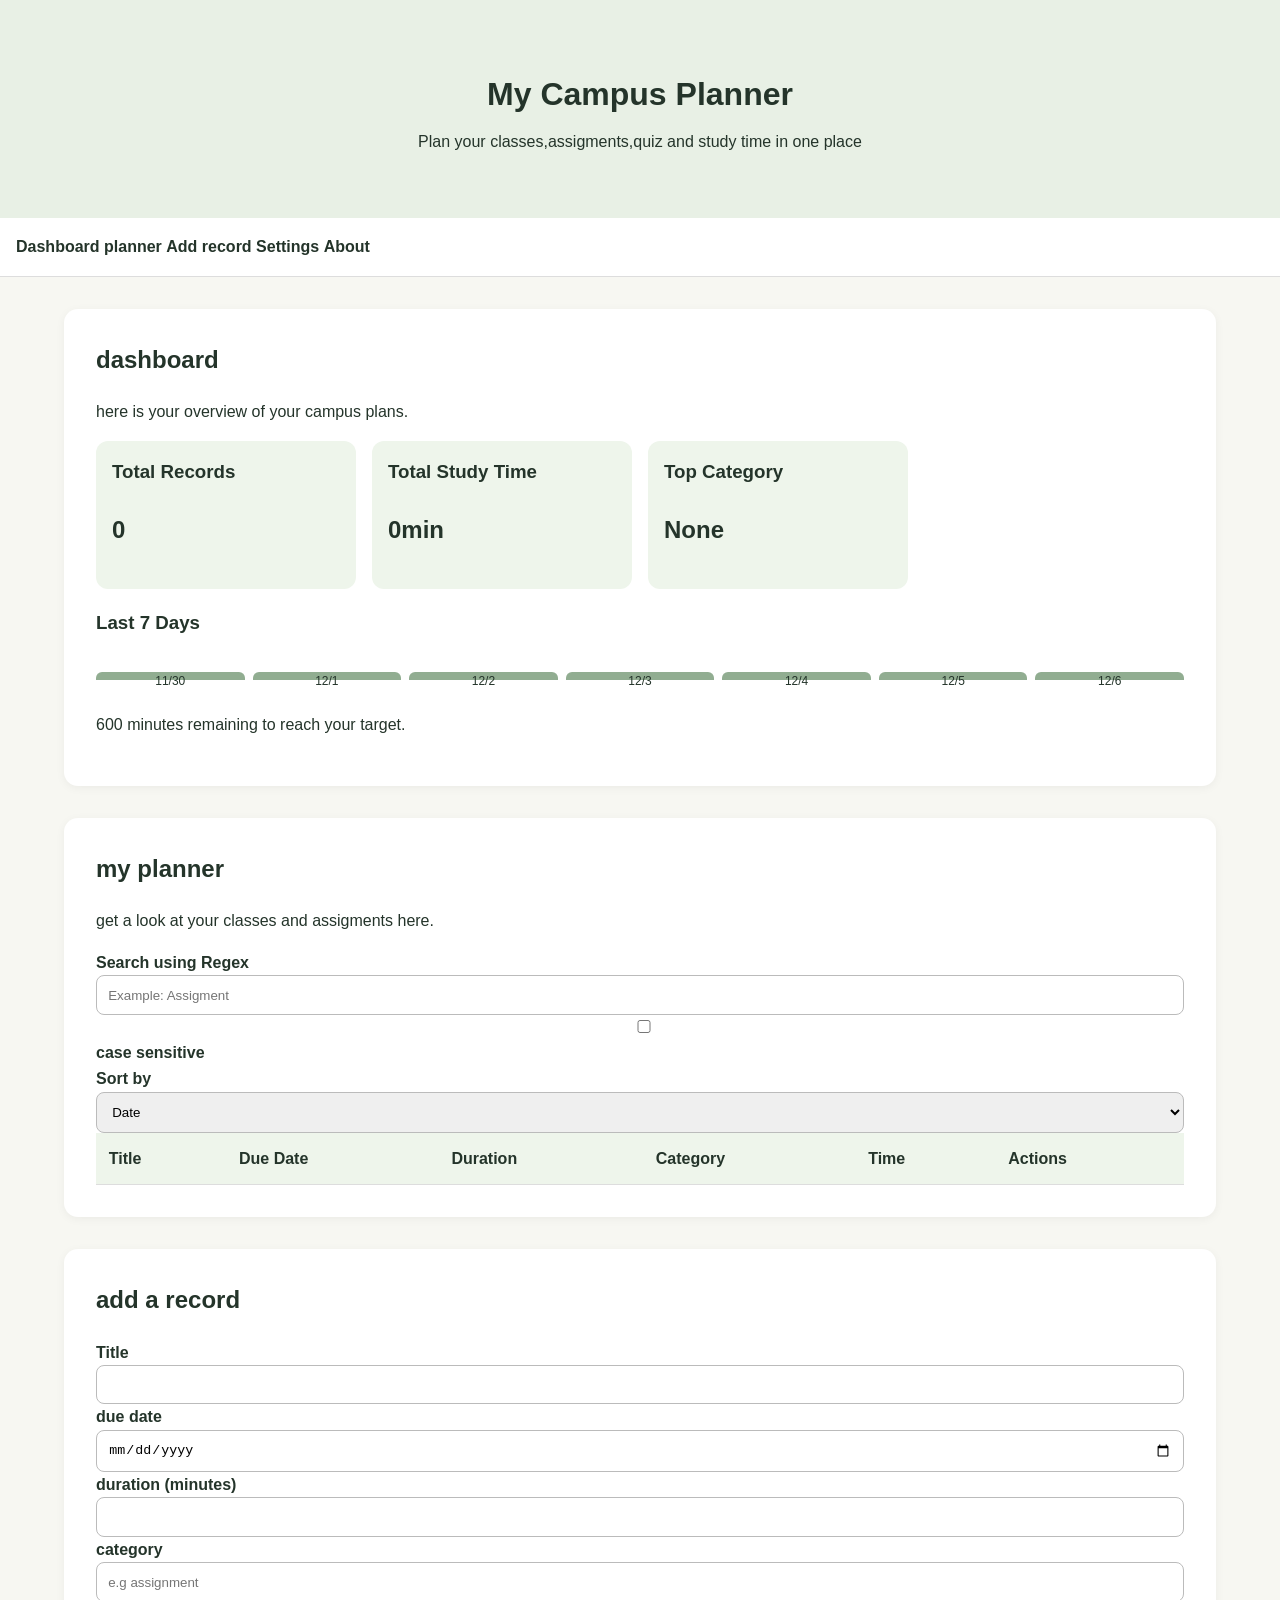
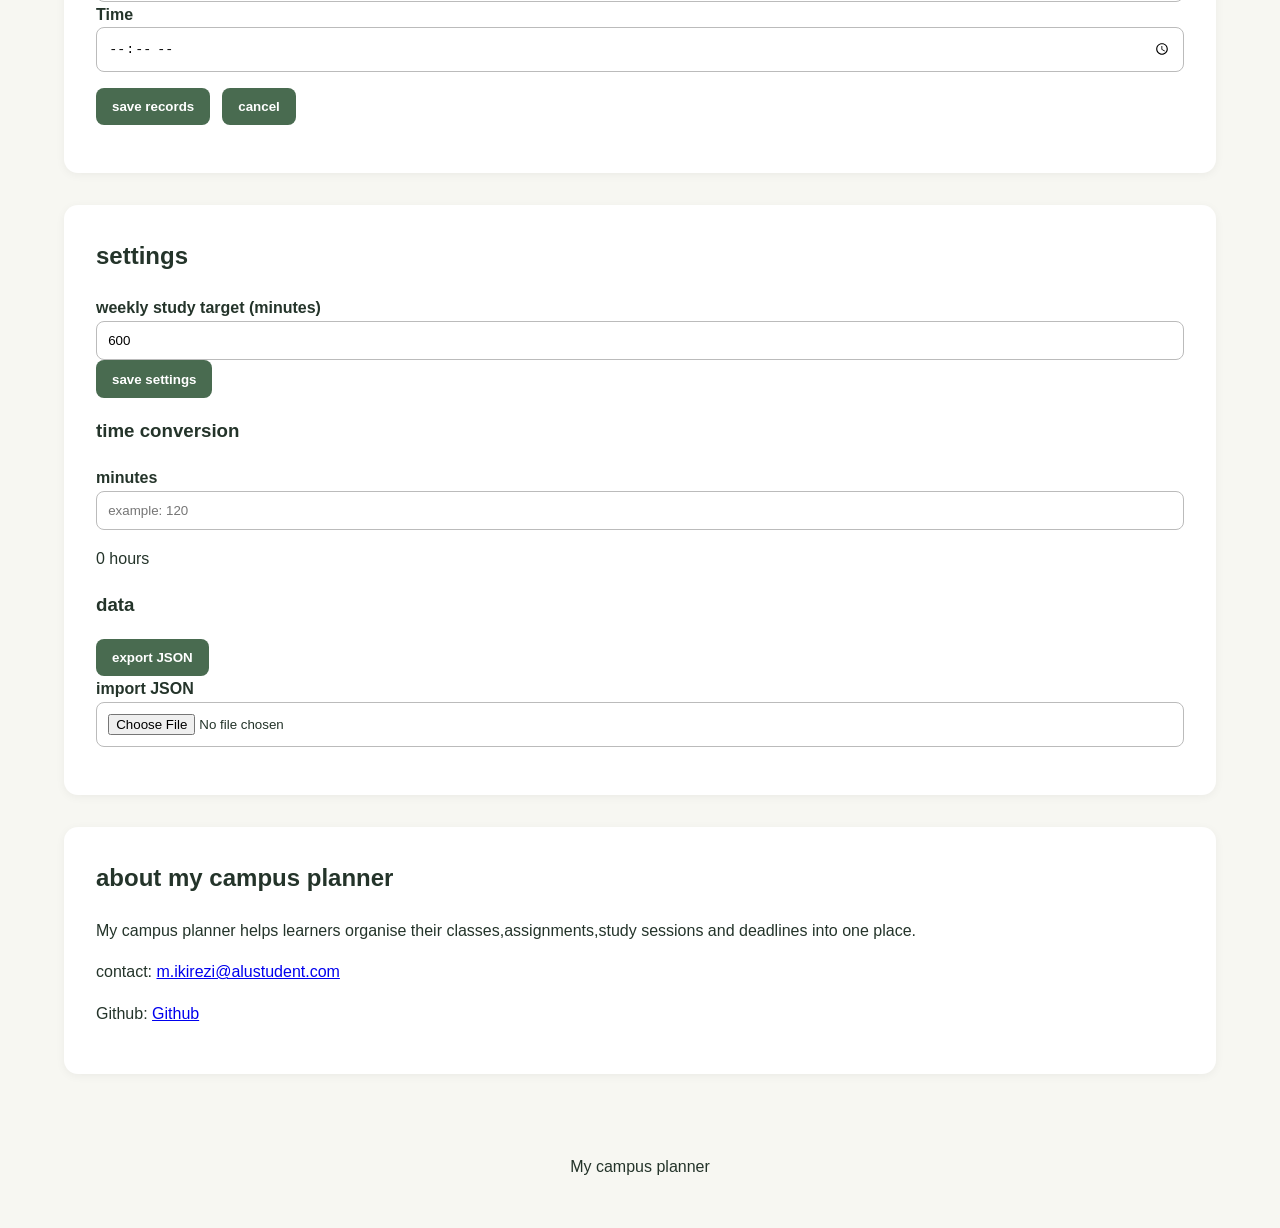
==== index.html @ 8ccbc7b0 "complete planner UI and record functionality" ====
<!DOCTYPE html>
<html lang="en">
<head>
    <meta charset="UTF-8">
    <meta name="viewport" content="width=device-width, initial-scale=1.0">
    <title>My Campus Planner</title>
    <link rel="stylesheet" href="styles/style.css">
</head>
<body>
   <header>
    <h1> My Campus Planner</h1>
    <p>Plan your classes,assigments,quiz and study time in one place</p>

   </header> 
   <nav>
    <a href="#dashboard">Dashboard</a>
    <a href="#planner">planner</a>
    <a href="#add-record">Add record</a>
    <a href="#settings">Settings</a>
    <a href="#about">About</a>
   </nav>
   <main id="main-content">
    <section id="dashboard">
        <h2>dashboard</h2>
        <p>here is your overview of your campus plans.</p>
        <div class="stats-grid">
            <article class="stat-card">
                <h3>Total Records</h3>
                <p id="total-records">0</p>
                </article>
                <article class="stat-card">
                    <h3>Total Study Time</h3>
                    <p id="total-duration">0 min</p>
                </article>
                <aricle class="stat-card">
                    <h3>Top Category</h3>
                    <p id="top-category">None</p>
                </aricle>
        </div>
        <h3>Last 7 Days</h3>
<div id="weekly-chart" class="chart"></div>
<p id="target-message"
role="status"
aria-live="polite"></p>
    </section>
    <section id="planner">
        <h2>my planner</h2>
        <p>get a look at your classes and assigments here.</p>
        <label for="search">Search using Regex</label>
        <input
        type="search"
        id="search"
        placeholder="Example: Assigment"
        >
        <label>
            <input type="checkbox" id="case-sensitive">
            case sensitive
            </label>
            <label for="sort-by">Sort by</label>
            <select id="sort-by">
                <option value="date">Date</option>
                <option value="title">Title A-Z</option>
                <option value="duration-up">
                    Duration: Low to High
                </option>
                <option value="duration-down">
                    Duration: High to Low
                </option>
            </select>
            <div class="table-wrapper">
                <table>
                    <thead>
                        <tr>
                            <th>Title</th>
                            <th>Due Date</th>
                            <th>Duration</th>
                            <th>Category</th>
                            <th>Time</th>
                            <th>Actions</th>
                        </tr>
                        </thead>
                        <tbody id="records-body"></tbody>
                </table>
            </div>
    </section>
    <section id="add record">
     <h2>add a record</h2>
            <form id="record-form">
        <label for="title">Title</label>
        <input type="text" id="title" name="title">

        <label for="due-date">due date</label>
        <input type="date" id="due-date" name="due-date">

        <label for="duration">duration (minutes)</label>
        <input type="number" id="duration" name="duration" min="0">

        <label for="tag">category</label>
        <input
         type="text"
          id="tag"
           name="tag" 
           placeholder="e.g assignment"
           >

        <label for="time">Time </label>
        <input type="time" id="time" name="time">

        <p 
        id="form-errors" 
        class="form-errors" 
        aria-live="assertive"
        ></p>
        <input type="hidden" id="record-id">
        <div class="form-actions">
            <button type="submit">save records</button>
            <button type="button" id="cancel-edit">cancel</button>
        </div>
        <p 
        id="form-status" 
        role="status" 
        aria-live="polite"
        ></p>
                 </form>
    </section> 
    <section id="settings">
        <h2>settings</h2>

        <label for="weekly-target">weekly study target (minutes)</label>
        <input type="number" id="weekly-target" min="0" value="600">
        <button type="button" id="save-settings">save settings</button>
        <h3>time conversion</h3>

        <label for="minutes-input">minutes</label>
        <input type="number" id="minutes-input" min="0" placeholder="example: 120">
        <p id="hours-output">0 hours</p>
        <h3>data</h3>
        <button type="button" id="export-data">export JSON</button>
        <label for="import-data">import JSON</label>
        <input type="file" id="import-data" accept=".json">
        <p id="settings-status" role="status" aria-live="polite"></p>

               </section>  
               <section id="about">
                <h2>about my campus planner</h2>
                <p>
                    My campus planner helps learners organise their classes,assignments,study sessions and deadlines into one place.
                </p>
                <p>
                    contact:
                    <a href="mailto:m.ikirezi@alustudent.com">
                        m.ikirezi@alustudent.com
                    </a>
                </p>
                <p>
                    Github:
                    <a href="https://github.com/" target="_blank">
                        Github
                    </a>                </p>
            
               </section>
 </main>
 <footer>
    <p>My campus planner</p>
 </footer>
 <script type="module" src="scripts/app.js"></script>

</body>
</html>
---- styles/style.css ----
* {
    box-sizing: border-box;
}
html{
    scroll-behavior: smooth;
}
body{
    margin: 0;
    font-family: arial, sans-serif;
    background: #f7f7f2;
    color: #24342a;
    line-height: 1.6;
}
 header{
    background: #e8f0e5;
    padding: 2rem 1rem;
    text-align: center;
 }
 header h1{
    margin-bottom: 0.5rem;
    font-size: 2rem;
 }
 header p{
    margin-top: 0;
 }
 nav {
    background: white;
    border-bottom: 1px solid #ddd;
    padding: 1rem;
 }
 nav ul{
    list-style: none;
    padding: 0;
    margin: 0;
    display: flex;
    justify-content: center;
    gap: 1rem;
    flex-wrap: wrap;
 }
 nav a{
    color: #24342a;
    text-decoration: none;
    font-weight: bold;
 }
 nav a:hover{
    text-decoration: underline;
 }
 main{
    width: min(1100px, 92%);
    margin: 0 auto;
 }
 section {
    background: white;
    margin: 2rem 0;
    padding: 1.5rem;
    border-radius: 14px;
    box-shadow:0 2px 10px rgba(0, 0, 0, 0.05);

 }
 h2{
    margin-top: 0;
 }
 .stats-grid {
    display: grid;
    gap :1rem;
 }
 .stat-card{
    background: #eef5eb;
    padding: 1rem;
    border-radius: 12px;
 }
 .stat-card h3{
    margin-top:0;
 }
 .stat-card p{
    font-size: 1.5rem;
    font-weight: bold;
 }
 .chart{
    display: flex;
    align-items: end;
    gap: 0.5rem;
    min-height; 180px;
    padding: 1rem 0;
 }
 .chart-bar {
    flex: 1;
    min-width: 25px;
    background: #91ad91;
    border-radius: 6px 6px 0 0;
    position: relative;
 }
 .chart-label {
    text-align: center;
    font-size: 0.75rem;
 }
 .table-wrapper {
    overflow-x: auto;
 }
 table{
    width: 100%;
    border-collapse: collapse;
 }
 th,
 td{
    padding: 0.8rem;
    border-bottom: 1px solid #ddd;
    text-align: left;
 }
 th{
    background: #eef5eb;
 }
 button{
    border:none;
    border-radius: 8px;
    padding: 0.7rem 1rem;
    cursor:pointer;
    background: #496b50;
    color: white;
    font-weight: bold;
 }
 button:hover {
    opacity: 0.9;
 }
 button:focus,
 a:focus,
 input:focus,
 select:focus{
    outline: 3px solid #f2c94c;
    outline-offset: 2px;
 }
 input,
 select {
    width: 100%;
    padding: 0.7rem;
    margin: 0.4rem 0 1 rem;
    border: 1px solid #bbb;
    border-radius: 8px;
    font--size: 1rem;
 }
 label {
    display: block;
    font-weight: bold;
 }
 .form-actions {
    display: flex;
    gap: 0.75rem;
    flex-wrap: wrap;
 }
 .form-errors {
    color: #a32020;
    font-weight: bold;
 }
 mark{
    background: #fff09a;
 }
 .skip-link {
    position: absolute;
    left: -9999px;
 }
 .skip-link:focus {
    left: 1rem;
    top: 1rem;
    background: white;
    padding: 0.5rem;
    z-index: 1000;
 }
 footer{
    text-align: center;
    padding: 2rem 1rem;
 }
 @media (max-width: 767px){
    table,
    thead,
    tbody,
    th,
    td,
    tr{
        display:block;
    }
    thead{
        display: none;
    }
    tr{
        margin-bottom: 1rem;
        border: 1px solid #ddd;
        border-radius: 10px;
        padding: 0.7rem;
    }
    td{
        border: none;
        padding: 0.4rem;
    }
 }
 @media (min-width: 768px){
    .stats-grid{
        grid-template-columns: repeat(3, 1fr);
    }
    section{
        padding: 2rem;
    }
 }
 @media (min-width: 1024px){
    header{
        padding: 3rem;
    }
    main{
        width: min(1200px, 90%);
    }
    .stats-grid{
        grid-template-columns: repeat(4, 1fr);
    }
 }
 @media (prefers-reduced-motion: reduce){
    html{
        scroll-behavior: auto;
    }
 }
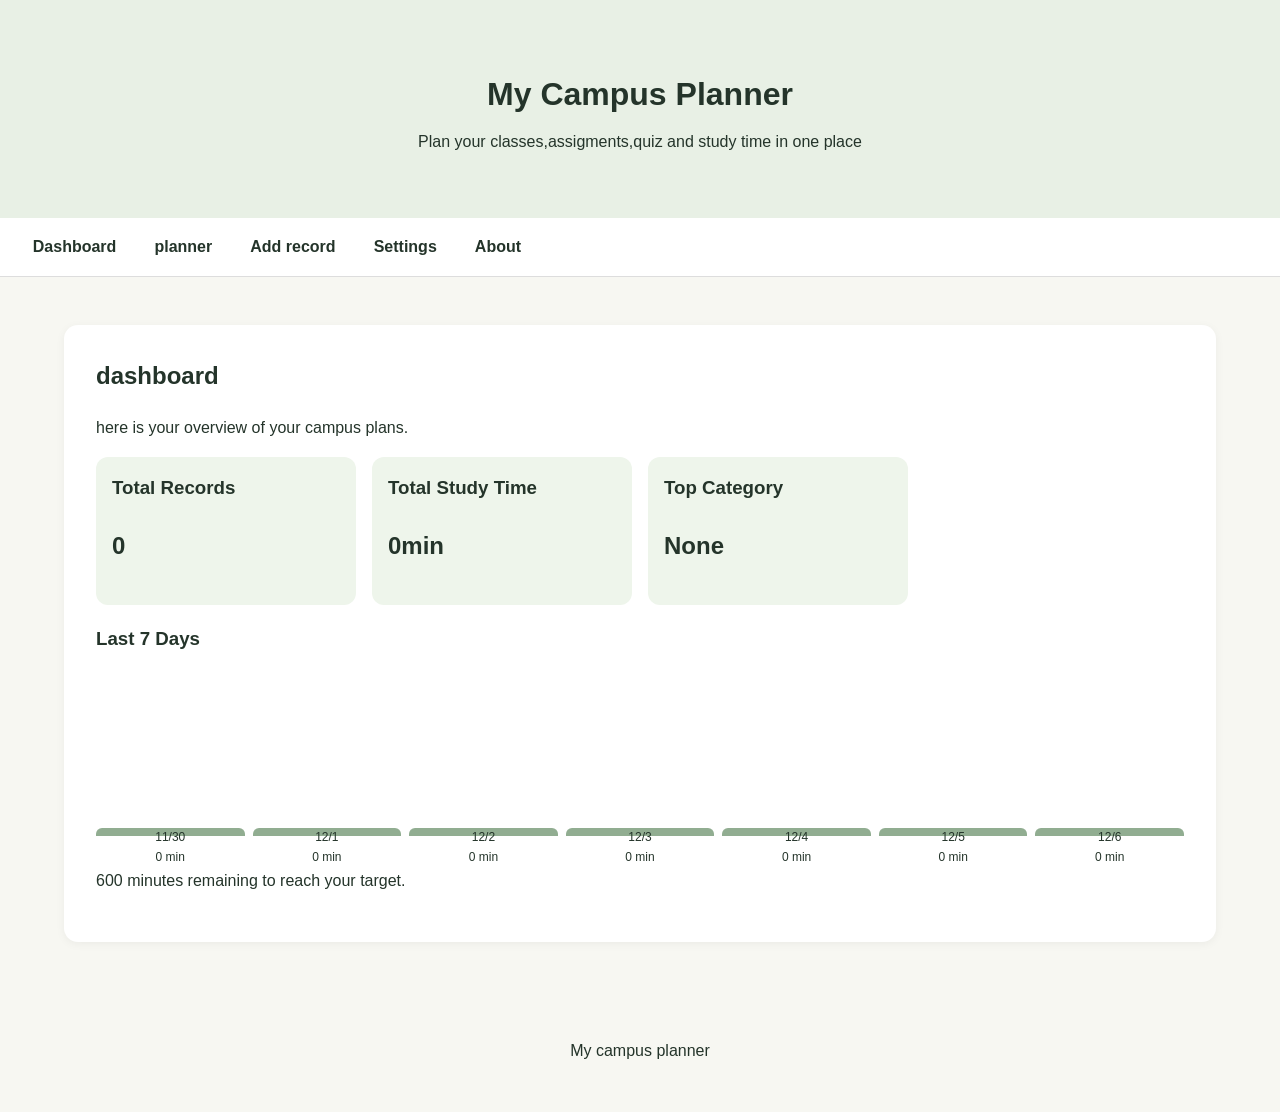
==== commit d23730f9: "Add dashboard stats and weekly target tracking" ====
--- a/index.html
+++ b/index.html
@@ -32,10 +32,10 @@
                     <h3>Total Study Time</h3>
                     <p id="total-duration">0 min</p>
                 </article>
-                <aricle class="stat-card">
+                <article class="stat-card">
                     <h3>Top Category</h3>
                     <p id="top-category">None</p>
-                </aricle>
+                </article>
         </div>
         <h3>Last 7 Days</h3>
 <div id="weekly-chart" class="chart"></div>
@@ -83,7 +83,7 @@
                 </table>
             </div>
     </section>
-    <section id="add record">
+    <section id="add-record">
      <h2>add a record</h2>
             <form id="record-form">
         <label for="title">Title</label>
--- a/styles/style.css
+++ b/styles/style.css
@@ -41,9 +41,13 @@
     color: #24342a;
     text-decoration: none;
     font-weight: bold;
+    padding: 0.5rem 0.8rem;
+    margin: 0 0.25rem;
+    border-radius: 8px;
  }
  nav a:hover{
-    text-decoration: underline;
+   background: #eef5eb;
+    text-decoration: none;
  }
  main{
     width: min(1100px, 92%);
@@ -51,7 +55,7 @@
  }
  section {
     background: white;
-    margin: 2rem 0;
+    margin: 3rem 0;
     padding: 1.5rem;
     border-radius: 14px;
     box-shadow:0 2px 10px rgba(0, 0, 0, 0.05);
@@ -80,7 +84,7 @@
     display: flex;
     align-items: end;
     gap: 0.5rem;
-    min-height; 180px;
+    min-height: 180px;
     padding: 1rem 0;
  }
  .chart-bar {
@@ -133,10 +137,10 @@
  select {
     width: 100%;
     padding: 0.7rem;
-    margin: 0.4rem 0 1 rem;
+    margin: 0.4rem 0 1rem;
     border: 1px solid #bbb;
     border-radius: 8px;
-    font--size: 1rem;
+    font-size: 1rem;
  }
  label {
     display: block;
